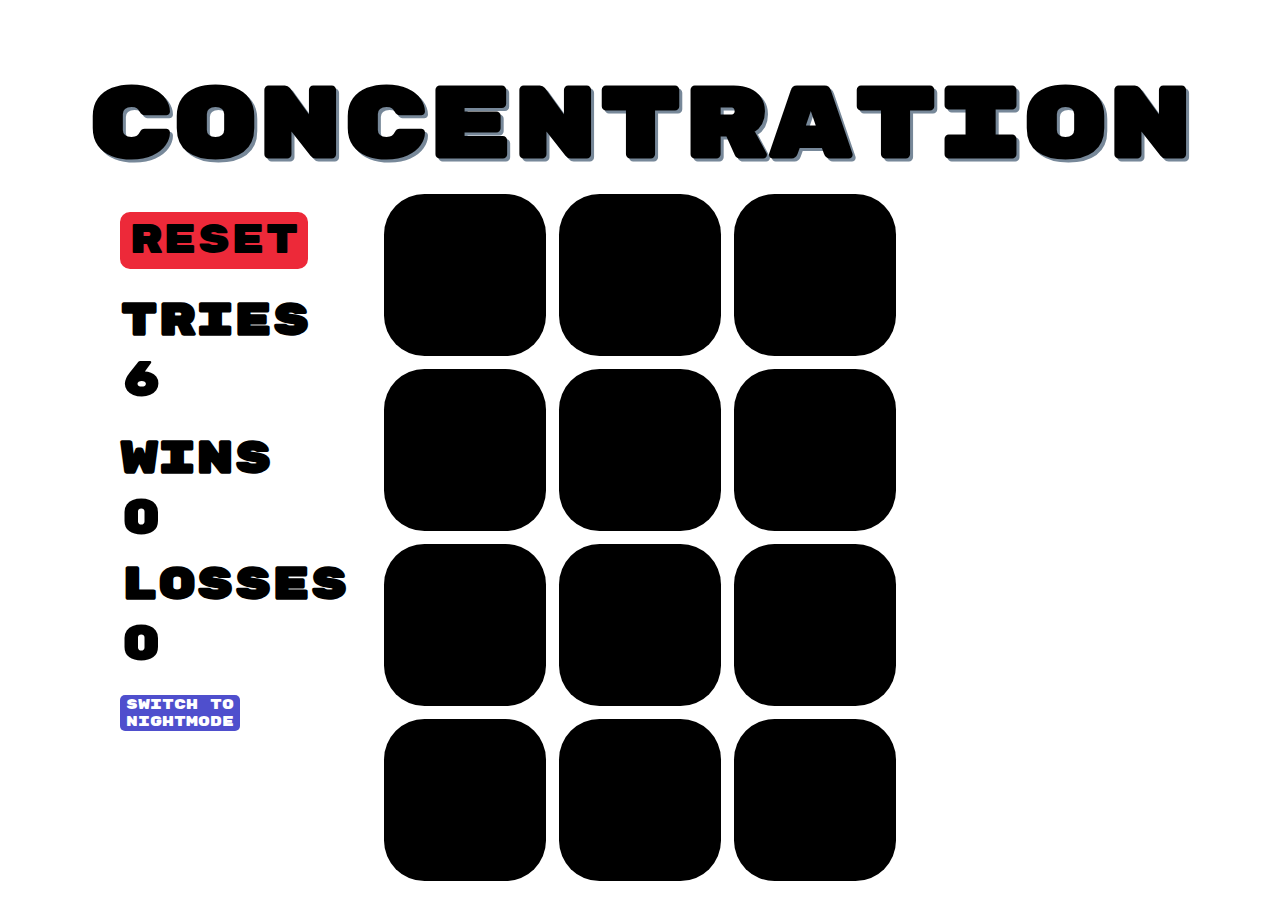
==== index.html @ b03e9421 "night/light mode toggle and border none on revealed tiles" ====
<!DOCTYPE html>
<html lang="en">
<head>
    <meta charset="UTF-8">
    <meta name="viewport" content="width=device-width, initial-scale=1.0">
    <title>Concentration Project</title>
    <script defer src="js/app.js"></script>
    <link rel="stylesheet" href="css/styles.css">
    <!-- GOOGLE FONT -->
    <link rel="preconnect" href="https://fonts.googleapis.com">
    <link rel="preconnect" href="https://fonts.gstatic.com" crossorigin>
    <link href="https://fonts.googleapis.com/css2?family=Rubik+Mono+One&display=swap" rel="stylesheet">
</head>
    <body>

            <h1>Concentration</h1>

        <aside class='asideleft'>
        
            <button class="reset">RESET</button>

            <div class="attempts">
                <h2>Tries</h2>
                <p class="attemptsnumber"></p>
                </div>

                    <div class="wins">
                        <h2>Wins</h2>
                        <p class="winnumber"></p>
                    </div>
                   
                    <div class="losses">
                        <h2>Losses</h2>
                        <p class="lossnumber"></p>
                    </div>

                    <button class="modetoggle">Switch to Nightmode</button>
                    
          

        </aside>
        
        <main>
       
            <div></div>
            <div></div>
            <div></div>
            <div></div>
            <div></div>
            <div></div>
            <div></div>
            <div></div>
            <div></div>
            <div></div>
            <div></div>
            <div></div>

        </main>

          
               

          
    </body>
</html>
---- css/styles.css ----
* {
    box-sizing: border-box;
    margin: 0;
    align-items: center;
    justify-content: center;
}
body {
    margin: auto;
}
.modetoggle { 
    font-family: 'Rubik Mono One', monospace;
    background-color: rgb(79, 79, 205);
    margin: 20% 0 0 50%;
    color: white;
    font-size: 14px;
    border-radius: 5px;
    border-style: none;
}
.modetoggle:hover {
    color: rgb(232, 237, 122);
    /* text-shadow: 1px 1px rgb(232, 237, 122); */
}
.modetoggleNight {
    background-color: rgb(232, 237, 122);
    margin: 20% 0 0 50%;
    color: rgb(89, 99, 109);
}
.modetoggleNight:hover {
    color: rgb(79, 79, 205);
    /* text-shadow: 1px 1px rgb(79, 79, 205); */
}
aside {
    float: left;
}
.reset {
    
    font-family: 'Rubik Mono One', monospace;
    font-size: 40px;
    background-color: #ED2939;
    margin: 10% 0 0 50%;
    border: 3px solid #ED2939;
    border-radius: 10px;
    text-decoration: none;
    
    
}


.reset:hover {
    color: whitesmoke;
  }
  
  
.reset:active {
    color: hotpink;
  }

h1 {
    display: flex;
    margin: 5% auto auto auto;
    align-items: center;
    justify-content: center;
    font-family: 'Rubik Mono One', monospace;
    font-size: 100px;
    text-shadow: 3px 3px lightslategray;
}
p {
    font-family: 'Rubik Mono One', monospace;
    font-size: 50px;
    
        animation: fadeIn 3s;
        -webkit-animation: fadeIn 3s;
        -moz-animation: fadeIn 3s;
        -o-animation: fadeIn 3s;
        -ms-animation: fadeIn 3s;
}
      
      @keyframes fadeIn {
        0% { opacity: 0; }
        100% { opacity: 1; }
      }
      
      @-moz-keyframes fadeIn {
        0% { opacity: 0; }
        100% { opacity: 1; }
      }
      
      @-webkit-keyframes fadeIn {
        0% { opacity: 0; }
        100% { opacity: 1; }
      }
      
      @-o-keyframes fadeIn {
        0% { opacity: 0; }
        100% { opacity: 1; }
      }
      

main {
    display: flex;
    flex-direction: row;
    flex-wrap: wrap;
    align-items: center;
    justify-content: center;
    width: 50%;
    margin: 0 25% 0 25%;
    background-color: white;
}

div {
    height: 18vh;
    width: 18vh;
   
    
    color: white;
    border-radius: 25%;
    margin: 1%;
}

div:hover {
    border: lightslategray solid 7px;
  }
  

.A {
    background-color: blue;
}
.A:hover {
    border-style: none;
}

.B {
    background-color: #FE5BAC;
}
.B:hover {
    border-style: none;
}

.C {
    background-color: #FCFC5C
}
.C:hover {
    border-style: none;
}

.D {
    background-color: #9b6bca;
}
.D:hover {
    border-style: none;
}
.E {
    background-color: rgb(255, 145, 0);
}
.E:hover {
    border-style: none;
}

.F {
    background-color: #87CEEB;
}
.F:hover {
    border-style: none;
}

.hidden {
    background-color: black;
}
.hidden:hover {
    border: lightslategray solid 7px;
}
.correctmatch {
    background-color: #53FCA1;
}

.correctmatch:hover {
    border-style: none;
}

.lives {
    height: 10vh;
    width: 10vh;
    background-color: red;
    border: 5px solid black;
    border-radius: 100%;
    margin: 1%;
}

.wins {
    height: 10vh;
    width: 10vh;
    margin: 20% 0 5% 50%;
    border: none;
    color: black;
    border-radius: none;
    font-family: 'Rubik Mono One', monospace;
    font-size: 30px;
}
.wins:hover {
    border:none;
  }
 .winnumber {
    font-family: 'Rubik Mono One', monospace;
    font-size: 50px;
    
        animation: none;
        -webkit-animation: none;
        -moz-animation: none;
        -o-animation: none;
        -ms-animation: none;
 }

 .losses {
    height: 10vh;
    width: 10vh;
    margin: 15% 0 0 50%;
    border: none;
    color: black;
    border-radius: none;
    font-family: 'Rubik Mono One', monospace;
    font-size: 30px;
}
.losses:hover {
    border:none;
  }
 .lossnumber {
    font-family: 'Rubik Mono One', monospace;
    font-size: 50px;
    
        animation: none;
        -webkit-animation: none;
        -moz-animation: none;
        -o-animation: none;
        -ms-animation: none;
 }

 .attempts {
    height: 10vh;
    width: 10vh;
    margin: 10% 0 0% 50%;
    border: none;
    color: black;
    border-radius: none;
    font-family: 'Rubik Mono One', monospace;
    font-size: 30px;
}
.attempts:hover {
    border:none;
  }
 .attemptsnumber {
    font-family: 'Rubik Mono One', monospace;
    font-size: 50px;
    
        animation: none;
        -webkit-animation: none;
        -moz-animation: none;
        -o-animation: none;
        -ms-animation: none;
 }

 .bordernone {
    border: none;
 }


 .nightmode {
    background-color: lightslategray;
    color: white;
    

 }
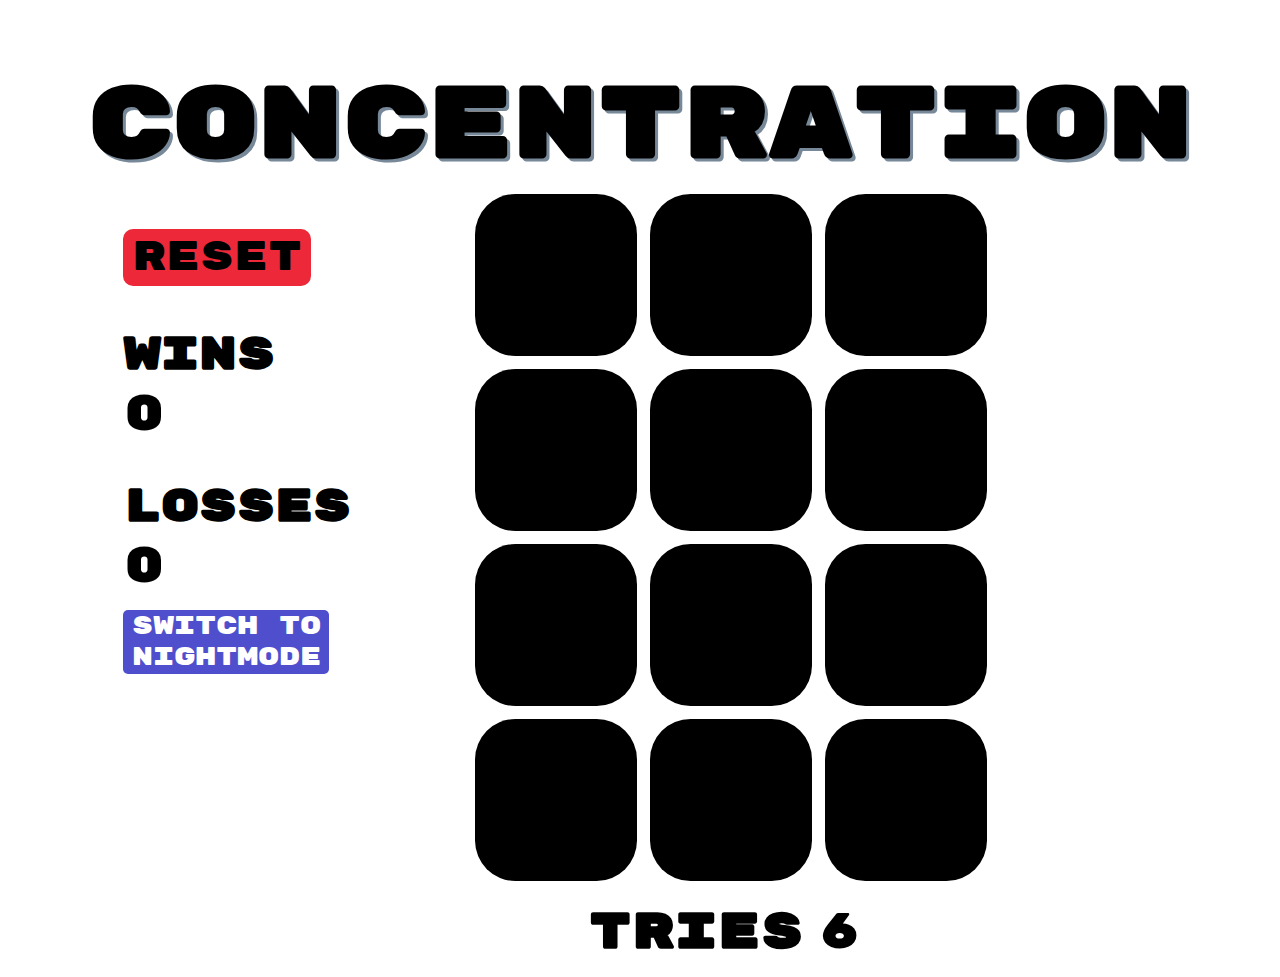
==== commit 234e4037: "reformatting; moved tries to bottom" ====
--- a/index.html
+++ b/index.html
@@ -19,10 +19,7 @@
         
             <button class="reset">RESET</button>
 
-            <div class="attempts">
-                <h2>Tries</h2>
-                <p class="attemptsnumber"></p>
-                </div>
+            
 
                     <div class="wins">
                         <h2>Wins</h2>
@@ -54,8 +51,8 @@
             <div></div>
             <div></div>
             <div></div>
-
         </main>
+        
 
           
                
--- a/css/styles.css
+++ b/css/styles.css
@@ -10,11 +10,12 @@
 .modetoggle { 
     font-family: 'Rubik Mono One', monospace;
     background-color: rgb(79, 79, 205);
-    margin: 20% 0 0 50%;
+    margin: 10% 0 0 30%;
     color: white;
-    font-size: 14px;
+    font-size: 25px;
     border-radius: 5px;
     border-style: none;
+    width: 50%
 }
 .modetoggle:hover {
     color: rgb(232, 237, 122);
@@ -22,7 +23,7 @@
 }
 .modetoggleNight {
     background-color: rgb(232, 237, 122);
-    margin: 20% 0 0 50%;
+    margin: 10% 0 0 30%;
     color: rgb(89, 99, 109);
 }
 .modetoggleNight:hover {
@@ -37,7 +38,7 @@
     font-family: 'Rubik Mono One', monospace;
     font-size: 40px;
     background-color: #ED2939;
-    margin: 10% 0 0 50%;
+    margin: 10% 0 0 30%;
     border: 3px solid #ED2939;
     border-radius: 10px;
     text-decoration: none;
@@ -118,7 +119,7 @@
 }
 
 div:hover {
-    border: lightslategray solid 7px;
+    border: rgb(69, 78, 88) solid 7px;
   }
   
 
@@ -177,19 +178,19 @@
     border-style: none;
 }
 
-.lives {
+/* .lives {
     height: 10vh;
     width: 10vh;
     background-color: red;
     border: 5px solid black;
     border-radius: 100%;
     margin: 1%;
-}
+} */
 
 .wins {
     height: 10vh;
     width: 10vh;
-    margin: 20% 0 5% 50%;
+    margin: 10% 0 5% 30%;
     border: none;
     color: black;
     border-radius: none;
@@ -213,7 +214,7 @@
  .losses {
     height: 10vh;
     width: 10vh;
-    margin: 15% 0 0 50%;
+    margin: 15% 0 0 30%;
     border: none;
     color: black;
     border-radius: none;
@@ -237,12 +238,13 @@
  .attempts {
     height: 10vh;
     width: 10vh;
-    margin: 10% 0 0% 50%;
+    margin: 0 0 0 8%;
     border: none;
     color: black;
     border-radius: none;
     font-family: 'Rubik Mono One', monospace;
-    font-size: 30px;
+    font-size: 50px;
+    display: flex;
 }
 .attempts:hover {
     border:none;
@@ -250,7 +252,9 @@
  .attemptsnumber {
     font-family: 'Rubik Mono One', monospace;
     font-size: 50px;
-    
+    display:flex;
+    margin-left: 12%;
+    color: black;
         animation: none;
         -webkit-animation: none;
         -moz-animation: none;
@@ -264,7 +268,7 @@
 
 
  .nightmode {
-    background-color: lightslategray;
+    background-color: rgb(82, 95, 106);
     color: white;
     
 
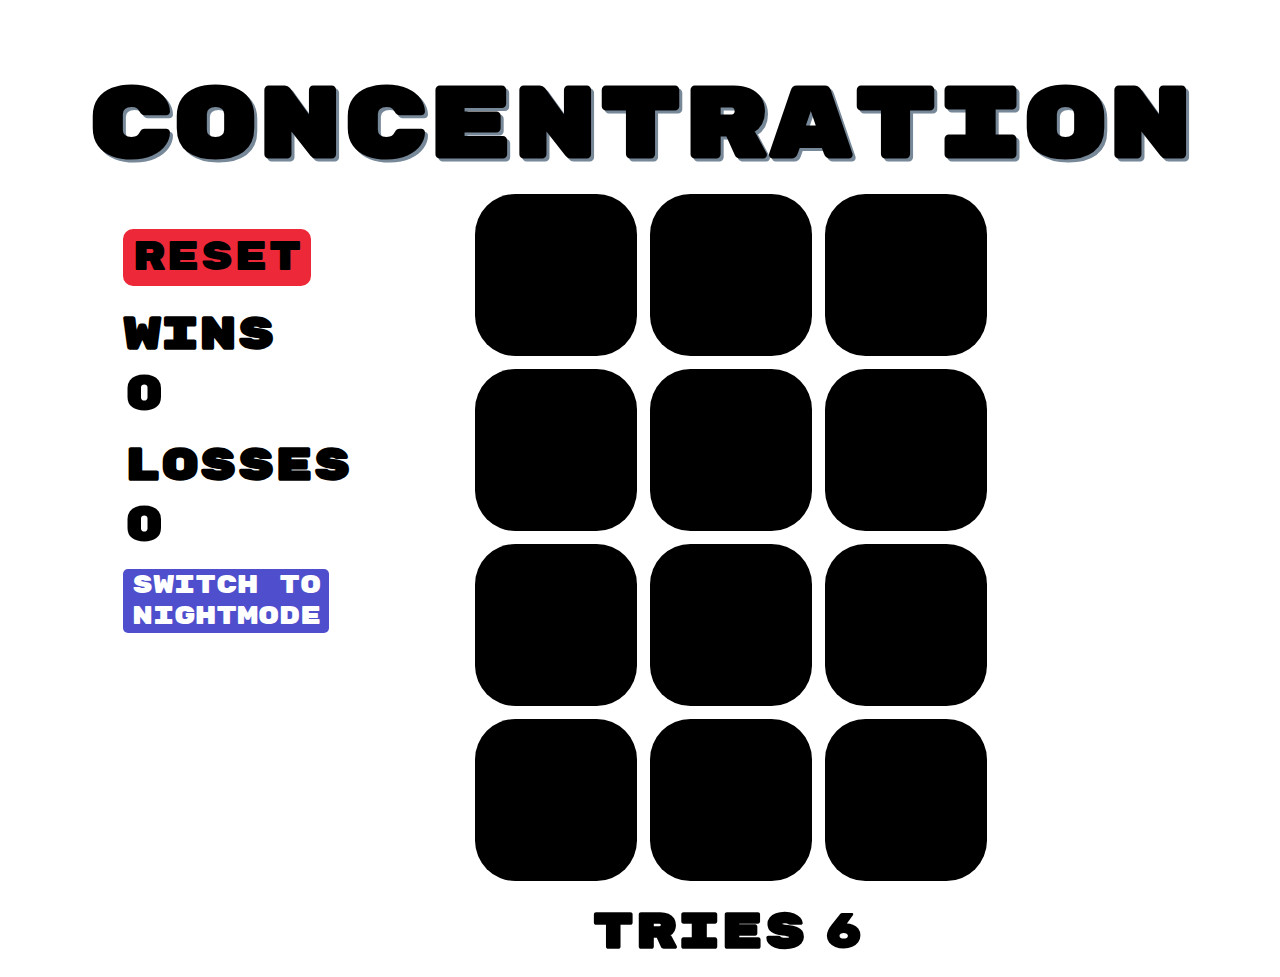
==== commit 8d99617a: "changed blue tile to softer tone" ====
--- a/index.html
+++ b/index.html
@@ -10,6 +10,8 @@
     <link rel="preconnect" href="https://fonts.googleapis.com">
     <link rel="preconnect" href="https://fonts.gstatic.com" crossorigin>
     <link href="https://fonts.googleapis.com/css2?family=Rubik+Mono+One&display=swap" rel="stylesheet">
+    <!--GOOGLE SYMBOLS-->
+    <link rel="stylesheet" href="https://fonts.googleapis.com/css2?family=Material+Symbols+Outlined:opsz,wght,FILL,GRAD@20..48,100..700,0..1,-50..200" />
 </head>
     <body>
 
--- a/css/styles.css
+++ b/css/styles.css
@@ -124,7 +124,7 @@
   
 
 .A {
-    background-color: blue;
+    background-color: rgb(57, 57, 246);
 }
 .A:hover {
     border-style: none;
@@ -190,7 +190,7 @@
 .wins {
     height: 10vh;
     width: 10vh;
-    margin: 10% 0 5% 30%;
+    margin: 5% 0 0% 30%;
     border: none;
     color: black;
     border-radius: none;
@@ -214,7 +214,7 @@
  .losses {
     height: 10vh;
     width: 10vh;
-    margin: 15% 0 0 30%;
+    margin: 10% 0 0 30%;
     border: none;
     color: black;
     border-radius: none;
@@ -238,7 +238,7 @@
  .attempts {
     height: 10vh;
     width: 10vh;
-    margin: 0 0 0 8%;
+    margin: 0 0 0 9%;
     border: none;
     color: black;
     border-radius: none;
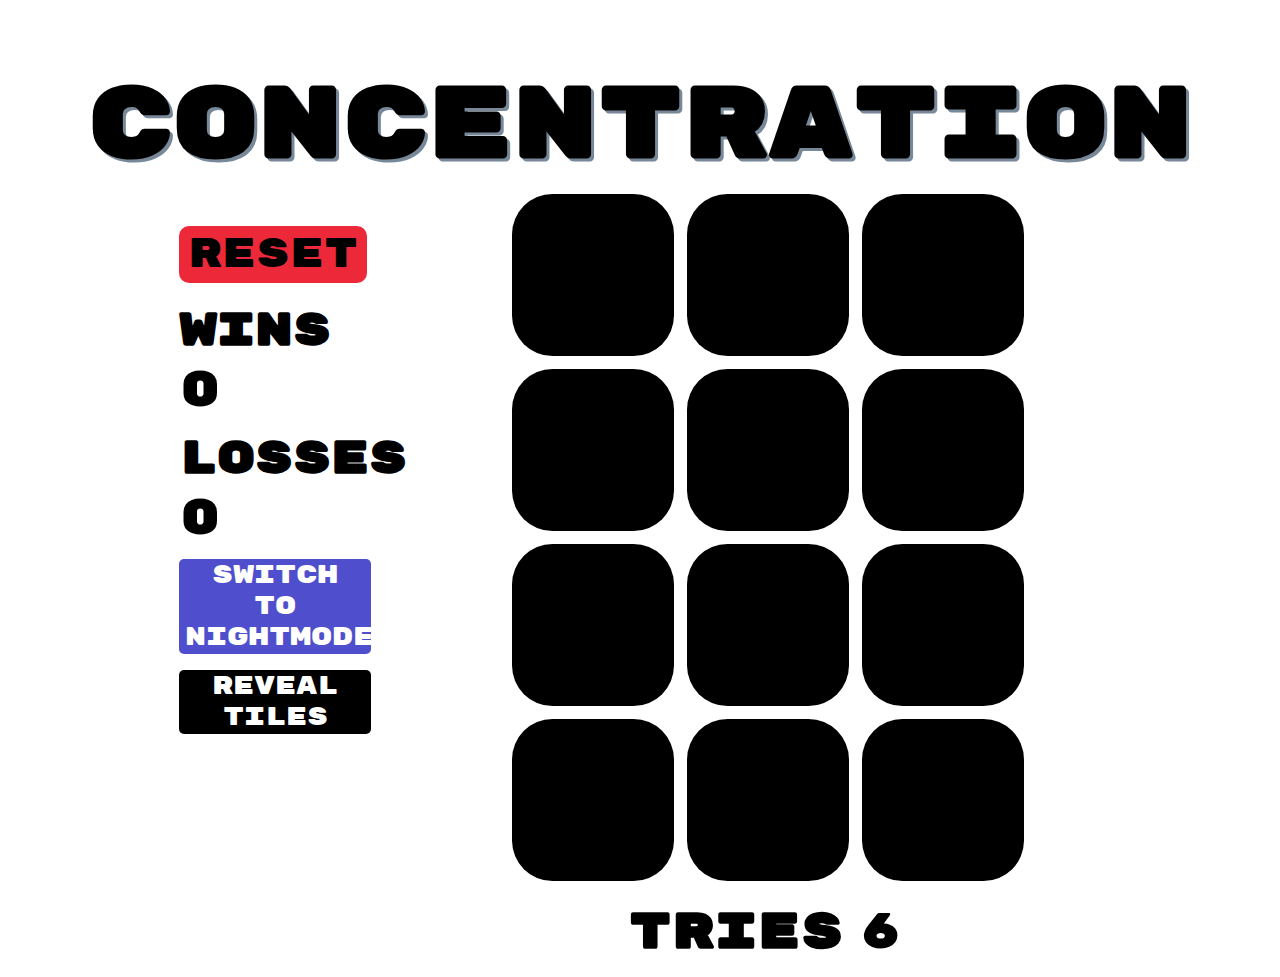
==== commit b9b3831f: "reveal toggle and very basic tablet responsive layout" ====
--- a/index.html
+++ b/index.html
@@ -10,8 +10,7 @@
     <link rel="preconnect" href="https://fonts.googleapis.com">
     <link rel="preconnect" href="https://fonts.gstatic.com" crossorigin>
     <link href="https://fonts.googleapis.com/css2?family=Rubik+Mono+One&display=swap" rel="stylesheet">
-    <!--GOOGLE SYMBOLS-->
-    <link rel="stylesheet" href="https://fonts.googleapis.com/css2?family=Material+Symbols+Outlined:opsz,wght,FILL,GRAD@20..48,100..700,0..1,-50..200" />
+   
 </head>
     <body>
 
@@ -34,7 +33,7 @@
                     </div>
 
                     <button class="modetoggle">Switch to Nightmode</button>
-                    
+                    <button class="revealtiles">Reveal Tiles</button>
           
 
         </aside>
--- a/css/styles.css
+++ b/css/styles.css
@@ -19,7 +19,7 @@
 }
 .modetoggle:hover {
     color: rgb(232, 237, 122);
-    /* text-shadow: 1px 1px rgb(232, 237, 122); */
+   
 }
 .modetoggleNight {
     background-color: rgb(232, 237, 122);
@@ -28,10 +28,26 @@
 }
 .modetoggleNight:hover {
     color: rgb(79, 79, 205);
-    /* text-shadow: 1px 1px rgb(79, 79, 205); */
-}
+    
+}
+.revealtiles {
+    font-family: 'Rubik Mono One', monospace;
+    background-color: black;
+    margin: 4% 0 0 30%;
+    color: white;
+    font-size: 25px;
+    border-radius: 5px;
+    border-style: none;
+    width: 50%
+}
+/* .hidetiles {
+
+} */
 aside {
     float: left;
+    height: 100%;
+    width: 30%;
+    margin-left: 5%;
 }
 .reset {
     
@@ -104,7 +120,7 @@
     align-items: center;
     justify-content: center;
     width: 50%;
-    margin: 0 25% 0 25%;
+    margin: 0 25% 0 15%;
     background-color: white;
 }
 
@@ -151,7 +167,7 @@
     border-style: none;
 }
 .E {
-    background-color: rgb(255, 145, 0);
+    background-color: rgb(238, 169, 79);
 }
 .E:hover {
     border-style: none;
@@ -177,15 +193,6 @@
 .correctmatch:hover {
     border-style: none;
 }
-
-/* .lives {
-    height: 10vh;
-    width: 10vh;
-    background-color: red;
-    border: 5px solid black;
-    border-radius: 100%;
-    margin: 1%;
-} */
 
 .wins {
     height: 10vh;
@@ -268,10 +275,290 @@
 
 
  .nightmode {
-    background-color: rgb(82, 95, 106);
-    color: white;
-    
-
- }
-
- +    background-color: rgb(66, 74, 82);
+    color: white;
+    
+
+ }
+
+
+ /* PHONE ================================*/
+ @media screen and (max-width: 425px) {
+    div {
+        height: 9vh;
+        width: 9vh;
+    }
+    div:hover {
+        border-style: none;
+      }
+    .hidden:hover {
+        border-style: none;
+    }
+    .modetoggle:hover {
+        color: white;
+       
+    }
+    .modetoggleNight:hover {
+        color: rgb(232, 237, 122);
+    }
+    h1 {
+        display: flex;
+        margin: 5% auto auto auto;
+        align-items: center;
+        justify-content: center;
+        font-family: 'Rubik Mono One', monospace;
+        font-size: 150%;
+        text-shadow: 3px 3px lightslategray;
+    }
+    main {
+        display: flex;
+        flex-direction: row;
+        flex-wrap: wrap;
+        align-items: center;
+        justify-content: center;
+        width: 50%;
+        margin: 0 25% 0 25%;
+        background-color: white;
+    }
+    .wins {
+        height: 10vh;
+        width: 10vh;
+        margin: 5% 0 0% 30%;
+        border: none;
+        color: black;
+        border-radius: none;
+        font-family: 'Rubik Mono One', monospace;
+        font-size: 10px;
+  }
+  .winnumber {
+    font-family: 'Rubik Mono One', monospace;
+    font-size: 30px;
+    
+        animation: none;
+        -webkit-animation: none;
+        -moz-animation: none;
+        -o-animation: none;
+        -ms-animation: none;
+ }
+ .losses {
+    height: 10vh;
+    width: 10vh;
+    margin: 0 0 0 30%;
+    border: none;
+    color: black;
+    border-radius: none;
+    font-family: 'Rubik Mono One', monospace;
+    font-size: 10px;
+}
+.lossnumber {
+    font-family: 'Rubik Mono One', monospace;
+    font-size: 30px;
+    
+        animation: none;
+        -webkit-animation: none;
+        -moz-animation: none;
+        -o-animation: none;
+        -ms-animation: none;
+ }
+ .reset {
+    
+    font-family: 'Rubik Mono One', monospace;
+    font-size: 15px;
+    background-color: #ED2939;
+    margin: 5% 0 0 30%;
+    border: 3px solid #ED2939;
+    border-radius: 10px;
+    text-decoration: none;
+    color: black;
+}
+.reset:hover {
+    color: black;
+  }
+.reset:active {
+    color: hotpink;
+  }
+.modetoggle { 
+    font-family: 'Rubik Mono One', monospace;
+    background-color: rgb(79, 79, 205);
+    margin: 10% 0 0 30%;
+    color: white;
+    font-size: 10px;
+    border-radius: 5px;
+    border-style: none;
+    width: 65%
+}
+.revealtiles {
+    font-family: 'Rubik Mono One', monospace;
+    background-color: black;
+    margin: 2% 0 0 30%;
+    color: white;
+    font-size: 10px;
+    border-radius: 5px;
+    border-style: none;
+    width: 50%
+}
+.attempts {
+    height: 10vh;
+    width: 10vh;
+    margin: 0 0 0 9%;
+    border: none;
+    color: black;
+    border-radius: none;
+    font-family: 'Rubik Mono One', monospace;
+    font-size: 20px;
+    display: flex;
+}
+.attemptsnumber {
+    font-family: 'Rubik Mono One', monospace;
+    font-size: 25px;
+    display:flex;
+    margin-left: 12%;
+    color: black;
+        animation: none;
+        -webkit-animation: none;
+        -moz-animation: none;
+        -o-animation: none;
+        -ms-animation: none;
+ }
+}
+
+
+/* TABLET ================================*/
+@media screen and (max-width: 768px) {
+    div {
+        height: 9vh;
+        width: 9vh;
+    }
+    div:hover {
+        border-style: none;
+      }
+    .hidden:hover {
+        border-style: none;
+    }
+    .modetoggle:hover {
+        color: white;
+       
+    }
+    .modetoggleNight:hover {
+        color: rgb(232, 237, 122);
+    }
+    h1 {
+        display: flex;
+        margin: 5% auto auto auto;
+        align-items: center;
+        justify-content: center;
+        font-family: 'Rubik Mono One', monospace;
+        font-size: 150%;
+        text-shadow: 3px 3px lightslategray;
+    }
+    main {
+        display: flex;
+        flex-direction: row;
+        flex-wrap: wrap;
+        align-items: center;
+        justify-content: center;
+        width: 50%;
+        margin: 0 25% 0 25%;
+        background-color: white;
+    }
+    .wins {
+        height: 10vh;
+        width: 10vh;
+        margin: 5% 0 0% 30%;
+        border: none;
+        color: black;
+        border-radius: none;
+        font-family: 'Rubik Mono One', monospace;
+        font-size: 10px;
+  }
+  .winnumber {
+    font-family: 'Rubik Mono One', monospace;
+    font-size: 30px;
+    
+        animation: none;
+        -webkit-animation: none;
+        -moz-animation: none;
+        -o-animation: none;
+        -ms-animation: none;
+ }
+ .losses {
+    height: 10vh;
+    width: 10vh;
+    margin: 0 0 0 30%;
+    border: none;
+    color: black;
+    border-radius: none;
+    font-family: 'Rubik Mono One', monospace;
+    font-size: 10px;
+}
+.lossnumber {
+    font-family: 'Rubik Mono One', monospace;
+    font-size: 30px;
+    
+        animation: none;
+        -webkit-animation: none;
+        -moz-animation: none;
+        -o-animation: none;
+        -ms-animation: none;
+ }
+ .reset {
+    
+    font-family: 'Rubik Mono One', monospace;
+    font-size: 15px;
+    background-color: #ED2939;
+    margin: 5% 0 0 30%;
+    border: 3px solid #ED2939;
+    border-radius: 10px;
+    text-decoration: none;
+    color: black;
+}
+.reset:hover {
+    color: black;
+  }
+.reset:active {
+    color: hotpink;
+  }
+.modetoggle { 
+    font-family: 'Rubik Mono One', monospace;
+    background-color: rgb(79, 79, 205);
+    margin: 10% 0 0 30%;
+    color: white;
+    font-size: 10px;
+    border-radius: 5px;
+    border-style: none;
+    width: 65%
+}
+.revealtiles {
+    font-family: 'Rubik Mono One', monospace;
+    background-color: black;
+    margin: 2% 0 0 30%;
+    color: white;
+    font-size: 10px;
+    border-radius: 5px;
+    border-style: none;
+    width: 50%
+}
+.attempts {
+    height: 10vh;
+    width: 10vh;
+    margin: 0 0 0 9%;
+    border: none;
+    color: black;
+    border-radius: none;
+    font-family: 'Rubik Mono One', monospace;
+    font-size: 20px;
+    display: flex;
+}
+.attemptsnumber {
+    font-family: 'Rubik Mono One', monospace;
+    font-size: 25px;
+    display:flex;
+    margin-left: 12%;
+    color: black;
+        animation: none;
+        -webkit-animation: none;
+        -moz-animation: none;
+        -o-animation: none;
+        -ms-animation: none;
+ }
+}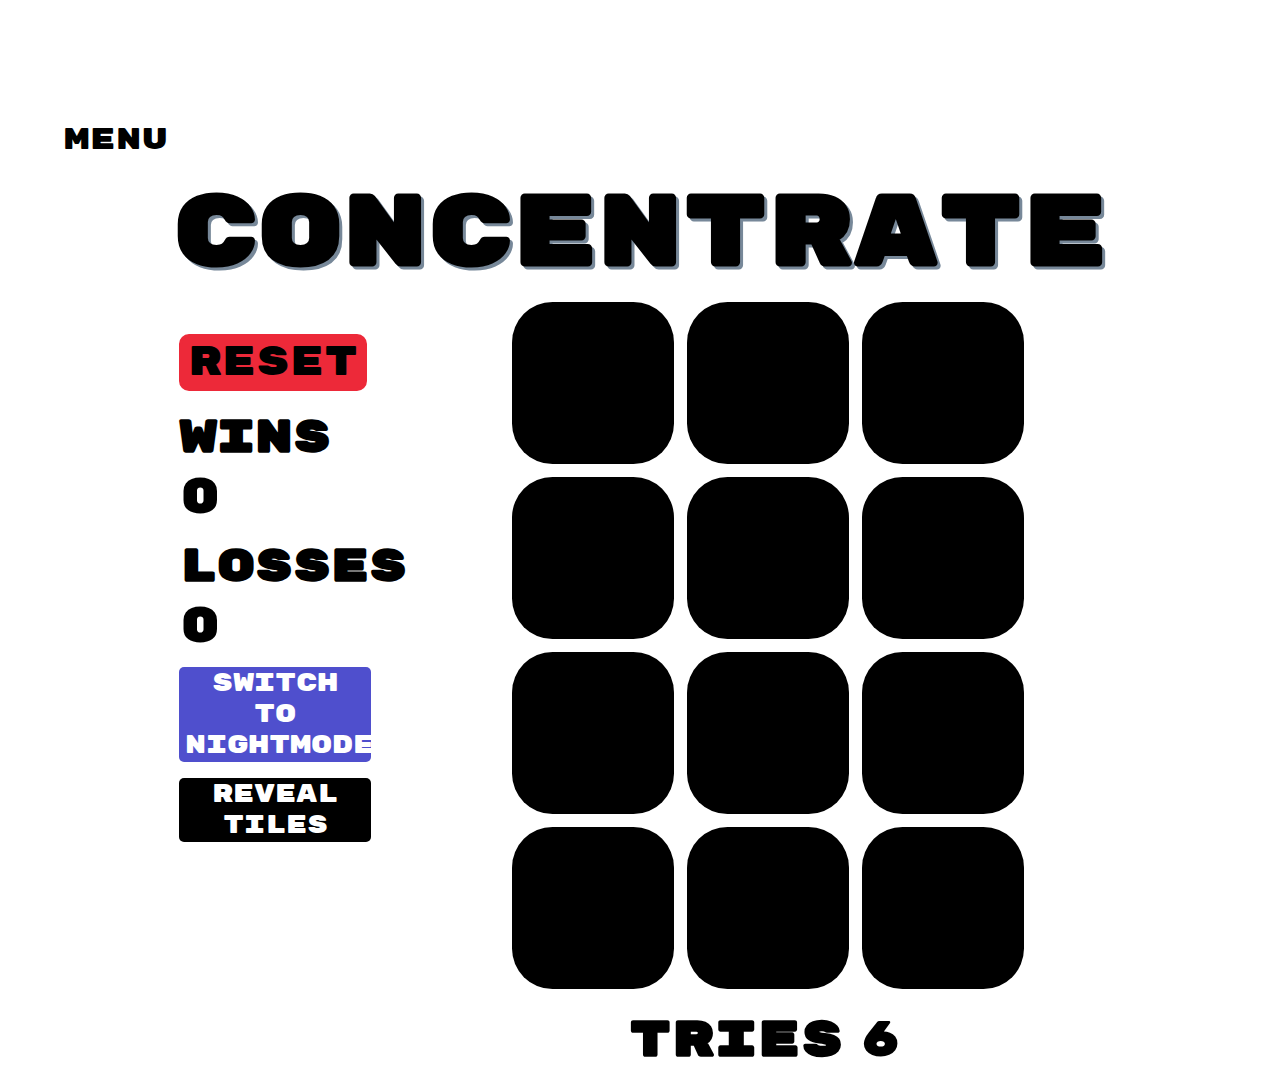
==== commit 003d012b: "menu and audio, needs lots of work" ====
--- a/index.html
+++ b/index.html
@@ -3,18 +3,38 @@
 <head>
     <meta charset="UTF-8">
     <meta name="viewport" content="width=device-width, initial-scale=1.0">
-    <title>Concentration Project</title>
+    <title>Concentrate</title>
     <script defer src="js/app.js"></script>
     <link rel="stylesheet" href="css/styles.css">
     <!-- GOOGLE FONT -->
     <link rel="preconnect" href="https://fonts.googleapis.com">
     <link rel="preconnect" href="https://fonts.gstatic.com" crossorigin>
     <link href="https://fonts.googleapis.com/css2?family=Rubik+Mono+One&display=swap" rel="stylesheet">
+
+    
+    <link href="https://fonts.googleapis.com/css2?family=Dela+Gothic+One&display=swap" rel="stylesheet">
    
 </head>
     <body>
+        <audio class='maintheme' autoplay loop controls ><source src='concentratebasetheme.mp3'></audio>
+            <nav class="navigation"> 
+               
+                <div class="navcontent">
+                <span class='closenavclass' style="font-size:30px;cursor:pointer" onclick="closeNav()">&#10005;</span> 
+                <span class="english" style="font-size:30px;cursor:pointer">English</span>
+                <span class="japanese" style="font-size:30px;cursor:pointer" >日本語</span>
+                <span class="spanish" style="font-size:30px;cursor:pointer">español</span>
+                
+                <!-- <a class='level' href="levelpages/leveltwo.html">Level 2</a> -->
+                </div>
+            </nav>
+            <section>
 
-            <h1>Concentration</h1>
+                <span class='opennavclass' style="font-size:30px;cursor:pointer" onclick="openNav()">MENU</span>
+
+
+            </section>
+            <h1>Concentrate</h1>
 
         <aside class='asideleft'>
         
@@ -23,7 +43,7 @@
             
 
                     <div class="wins">
-                        <h2>Wins</h2>
+                        <h2 class="winsh2">Wins</h2>
                         <p class="winnumber"></p>
                     </div>
                    
@@ -34,8 +54,8 @@
 
                     <button class="modetoggle">Switch to Nightmode</button>
                     <button class="revealtiles">Reveal Tiles</button>
-          
-
+                    
+                    
         </aside>
         
         <main>
--- a/css/styles.css
+++ b/css/styles.css
@@ -7,6 +7,78 @@
 body {
     margin: auto;
 }
+nav {
+    font-family: 'Rubik Mono One', monospace;
+    width: 100%;
+    height: 0;
+    color: blue;
+    background-color: black;
+    border-style: none;
+
+
+}
+
+.maintheme {
+    visibility: hidden;
+}
+
+.level {
+     color: white;
+    size: 200%;
+    text-decoration: none;
+}
+
+
+
+.level:visited {
+    color: white;
+    size: 200%;
+    text-decoration: none;
+}
+.level:hover {
+    color: white;
+    size: 200%;
+    text-decoration: underline;
+}
+.opennavclass {
+    font-family: 'Rubik Mono One', monospace;
+    position: relative;
+    color: black;
+  left: 5%;
+  top: 50px;
+}
+.opennavclass:hover {
+    text-decoration: underline;
+}
+.opennavclass:active {
+    text-decoration: none;
+    
+}
+
+.closenavclass {
+    font-size: 20em;
+}
+
+.closenavclass:hover {
+    text-decoration: underline;
+}
+.navcontent {
+
+    width: 100%;
+    height: 0;
+    border-style: none;
+}
+.navcontent:hover {
+    border-style:none;
+  }
+
+  .english {
+    height: 0;
+  }
+  .japanese {
+   font-family:'Dela Gothic One', 'sans-serif';
+  }
+
 .modetoggle { 
     font-family: 'Rubik Mono One', monospace;
     background-color: rgb(79, 79, 205);
@@ -40,9 +112,7 @@
     border-style: none;
     width: 50%
 }
-/* .hidetiles {
-
-} */
+
 aside {
     float: left;
     height: 100%;
@@ -140,13 +210,24 @@
   
 
 .A {
+    background-image: url("https://i.imgur.com/jkxIkK8.jpg");
+    background-size:cover;
+    background-repeat: no-repeat;
+    background-position: center;
     background-color: rgb(57, 57, 246);
 }
+
+
+
 .A:hover {
     border-style: none;
 }
 
 .B {
+    background-image: url("https://i.imgur.com/DMPAixV.jpg");
+    background-size:cover;
+    background-repeat: no-repeat;
+    background-position: center;
     background-color: #FE5BAC;
 }
 .B:hover {
@@ -154,6 +235,10 @@
 }
 
 .C {
+    background-image: url("https://i.imgur.com/PUg60q6.jpg");
+    background-size:cover;
+    background-repeat: no-repeat;
+    background-position: center;
     background-color: #FCFC5C
 }
 .C:hover {
@@ -161,12 +246,20 @@
 }
 
 .D {
+    background-image: url("https://i.imgur.com/gymaugs.jpg");
+    background-size:cover;
+    background-repeat: no-repeat;
+    background-position: center;
     background-color: #9b6bca;
 }
 .D:hover {
     border-style: none;
 }
 .E {
+    background-image: url("https://i.imgur.com/k2i47Ri.jpg");
+    background-size:cover;
+    background-repeat: no-repeat;
+    background-position: center;
     background-color: rgb(238, 169, 79);
 }
 .E:hover {
@@ -174,6 +267,10 @@
 }
 
 .F {
+    background-image: url("https://i.imgur.com/6RIPz5K.jpg");
+    background-size:cover;
+    background-repeat: no-repeat;
+    background-position: center;
     background-color: #87CEEB;
 }
 .F:hover {
@@ -181,12 +278,18 @@
 }
 
 .hidden {
+    background-image: url("https://i.imgur.com/bb7HPKx.jpg");
+    background-size: cover;
     background-color: black;
 }
 .hidden:hover {
     border: lightslategray solid 7px;
 }
 .correctmatch {
+    background-image: url('https://i.imgur.com/WQGeISf.png');
+    background-size:cover;
+    background-repeat: no-repeat;
+    background-position: center;
     background-color: #53FCA1;
 }
 
@@ -203,6 +306,7 @@
     border-radius: none;
     font-family: 'Rubik Mono One', monospace;
     font-size: 30px;
+    
 }
 .wins:hover {
     border:none;
@@ -420,9 +524,16 @@
         -o-animation: none;
         -ms-animation: none;
  }
-}
-
-
+
+.opennavclass {
+    font-family: 'Rubik Mono One', monospace;
+    position: relative;
+    color: black;
+  left: 5%;
+  top: 10px;
+  font-size: 25px;
+}
+ }
 /* TABLET ================================*/
 @media screen and (max-width: 768px) {
     div {
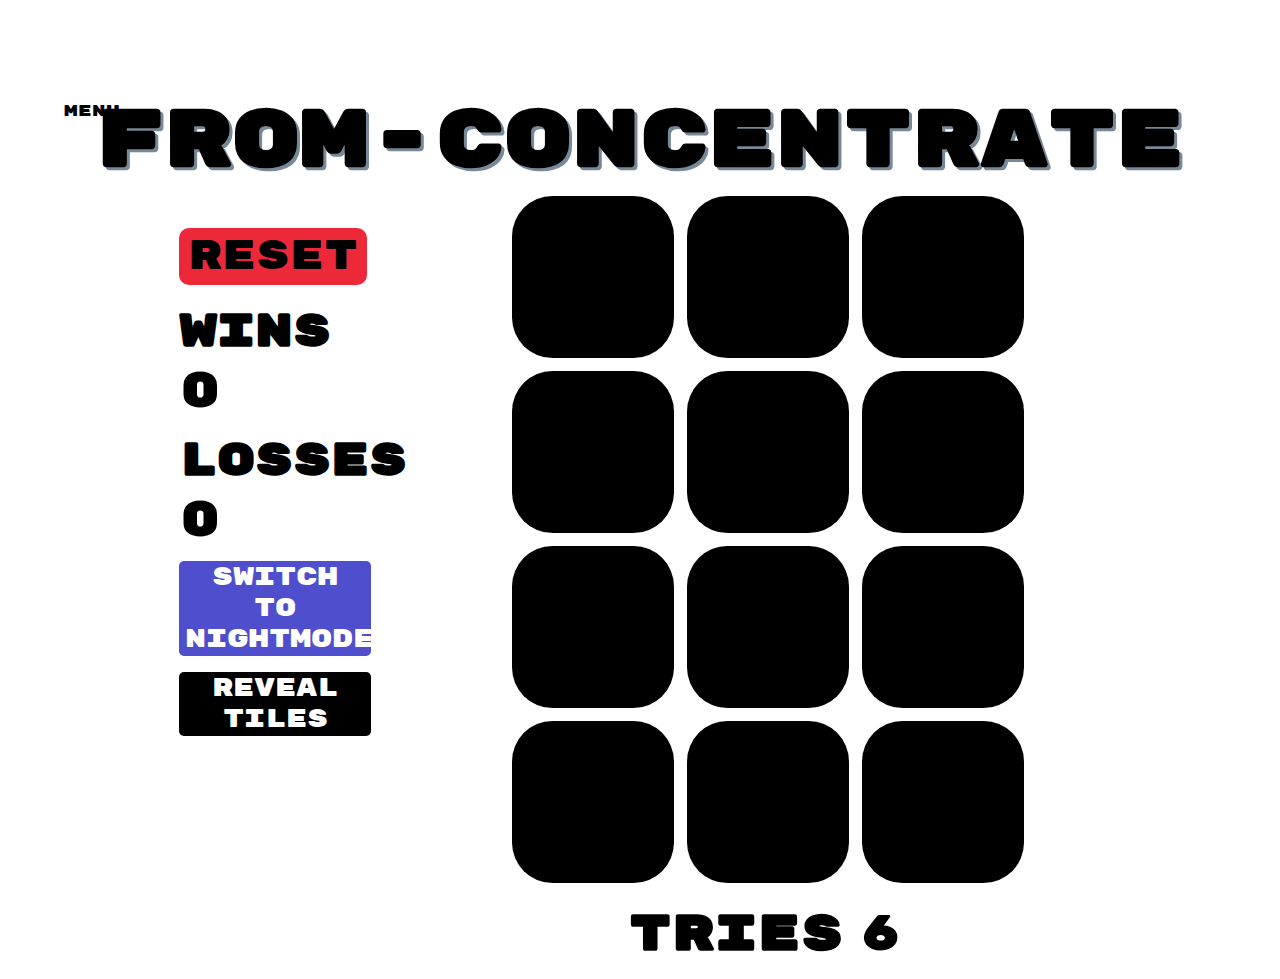
==== commit 3b91da00: "added mute and made menu x-out bigger" ====
--- a/index.html
+++ b/index.html
@@ -20,25 +20,25 @@
             <nav class="navigation"> 
                
                 <div class="navcontent">
-                <span class='closenavclass' style="font-size:30px;cursor:pointer" onclick="closeNav()">&#10005;</span> 
-                <span class="english" style="font-size:30px;cursor:pointer">English</span>
-                <span class="japanese" style="font-size:30px;cursor:pointer" >日本語</span>
-                <span class="spanish" style="font-size:30px;cursor:pointer">español</span>
-                
+                <span class='closenavclass' style="cursor:pointer" onclick="closeNav()">&#10005;</span> 
+                <span class="english" style="cursor:pointer">English</span>
+                <span class="japanese" style="cursor:pointer" >日本語</span>
+                <span class="spanish" style="cursor:pointer">español</span>
+                <span class="mute" style="cursor:pointer">MUTE</span>
                 <!-- <a class='level' href="levelpages/leveltwo.html">Level 2</a> -->
                 </div>
             </nav>
             <section>
 
-                <span class='opennavclass' style="font-size:30px;cursor:pointer" onclick="openNav()">MENU</span>
+                <span class='opennavclass' style="cursor:pointer" onclick="openNav()">MENU</span>
 
 
             </section>
-            <h1>Concentrate</h1>
+            <h1>From-Concentrate</h1>
 
         <aside class='asideleft'>
         
-            <button class="reset">RESET</button>
+            <button class="reset" style="cursor:pointer">RESET</button>
 
             
 
--- a/css/styles.css
+++ b/css/styles.css
@@ -14,7 +14,7 @@
     color: blue;
     background-color: black;
     border-style: none;
-
+    
 
 }
 
@@ -45,7 +45,7 @@
     position: relative;
     color: black;
   left: 5%;
-  top: 50px;
+  top: 30px;
 }
 .opennavclass:hover {
     text-decoration: underline;
@@ -56,7 +56,7 @@
 }
 
 .closenavclass {
-    font-size: 20em;
+    font-size: 300%;
 }
 
 .closenavclass:hover {
@@ -74,11 +74,15 @@
 
   .english {
     height: 0;
+    font-size: 200%;
   }
   .japanese {
    font-family:'Dela Gothic One', 'sans-serif';
-  }
-
+   font-size: 200%;
+  }
+  .spanish {
+    font-size: 200%;
+  }
 .modetoggle { 
     font-family: 'Rubik Mono One', monospace;
     background-color: rgb(79, 79, 205);
@@ -100,8 +104,18 @@
 }
 .modetoggleNight:hover {
     color: rgb(79, 79, 205);
-    
-}
+}
+
+.mute {
+    font-family: 'Rubik Mono One', monospace;
+    font-size: 200%;
+}
+
+.mute:hover {
+    color:#FE5BAC;
+}
+
+
 .revealtiles {
     font-family: 'Rubik Mono One', monospace;
     background-color: black;
@@ -143,12 +157,13 @@
   }
 
 h1 {
+    word-spacing: 0%;
     display: flex;
-    margin: 5% auto auto auto;
+    margin: auto auto auto auto;
     align-items: center;
     justify-content: center;
     font-family: 'Rubik Mono One', monospace;
-    font-size: 100px;
+    font-size: 80px;
     text-shadow: 3px 3px lightslategray;
 }
 p {
@@ -190,7 +205,7 @@
     align-items: center;
     justify-content: center;
     width: 50%;
-    margin: 0 25% 0 15%;
+    margin: 0 0 0 15%;
     background-color: white;
 }
 
@@ -530,7 +545,7 @@
     position: relative;
     color: black;
   left: 5%;
-  top: 10px;
+  top: 0;
   font-size: 25px;
 }
  }
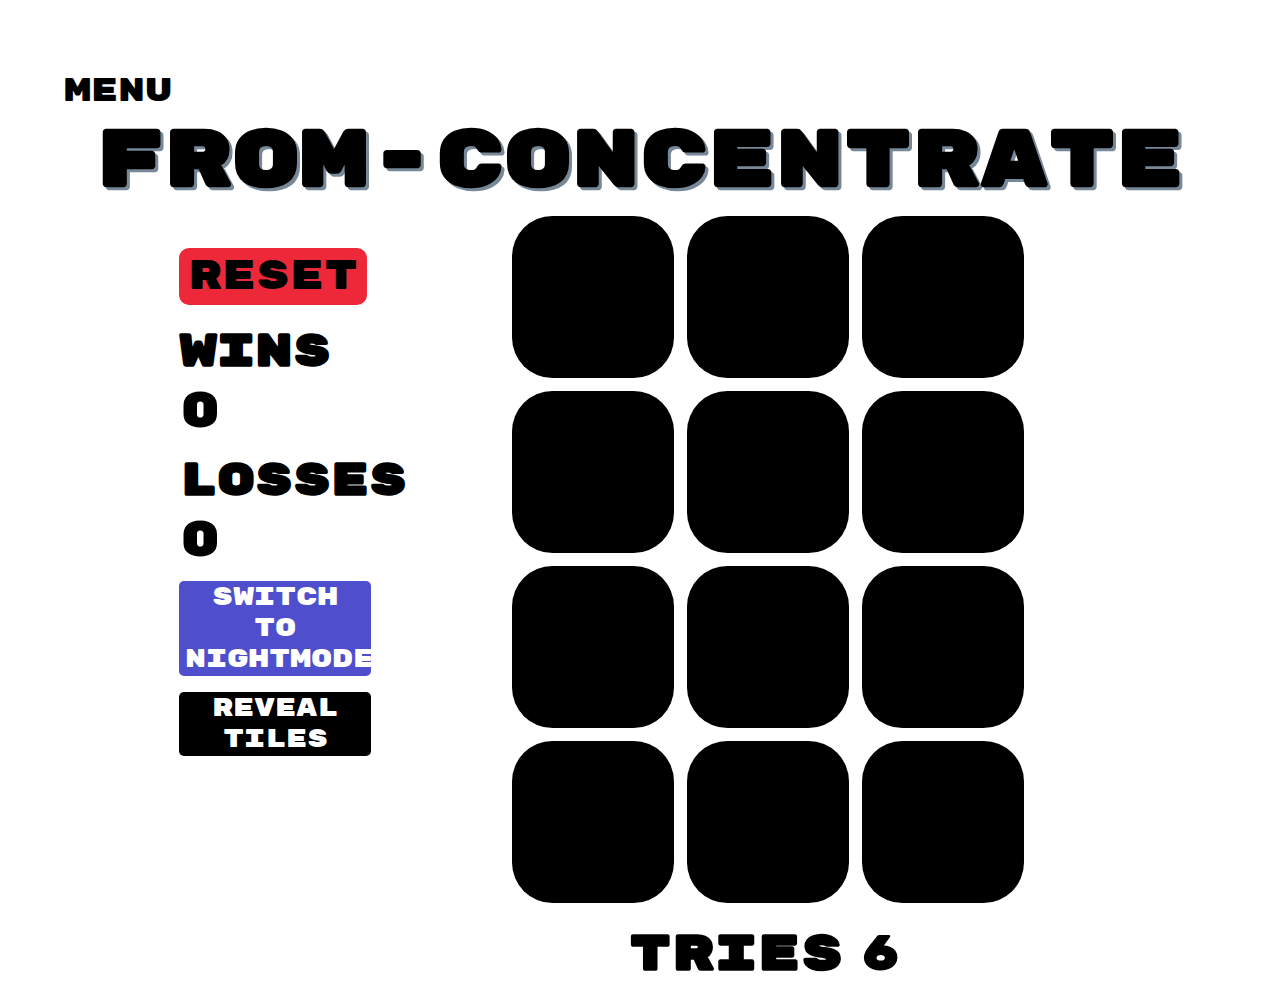
==== commit 47327fdb: "fixed menu appearing in initialization and made menu button larger" ====
--- a/index.html
+++ b/index.html
@@ -52,8 +52,8 @@
                         <p class="lossnumber"></p>
                     </div>
 
-                    <button class="modetoggle">Switch to Nightmode</button>
-                    <button class="revealtiles">Reveal Tiles</button>
+                    <button class="modetoggle" style="cursor:pointer">Switch to Nightmode</button>
+                    <button class="revealtiles" style="cursor:pointer">Reveal Tiles</button>
                     
                     
         </aside>
--- a/css/styles.css
+++ b/css/styles.css
@@ -45,7 +45,8 @@
     position: relative;
     color: black;
   left: 5%;
-  top: 30px;
+  top: 0;
+  font-size: 200%;
 }
 .opennavclass:hover {
     text-decoration: underline;
@@ -336,7 +337,9 @@
         -o-animation: none;
         -ms-animation: none;
  }
-
+.winsh2 {
+    white-space: nowrap;
+}
  .losses {
     height: 10vh;
     width: 10vh;
